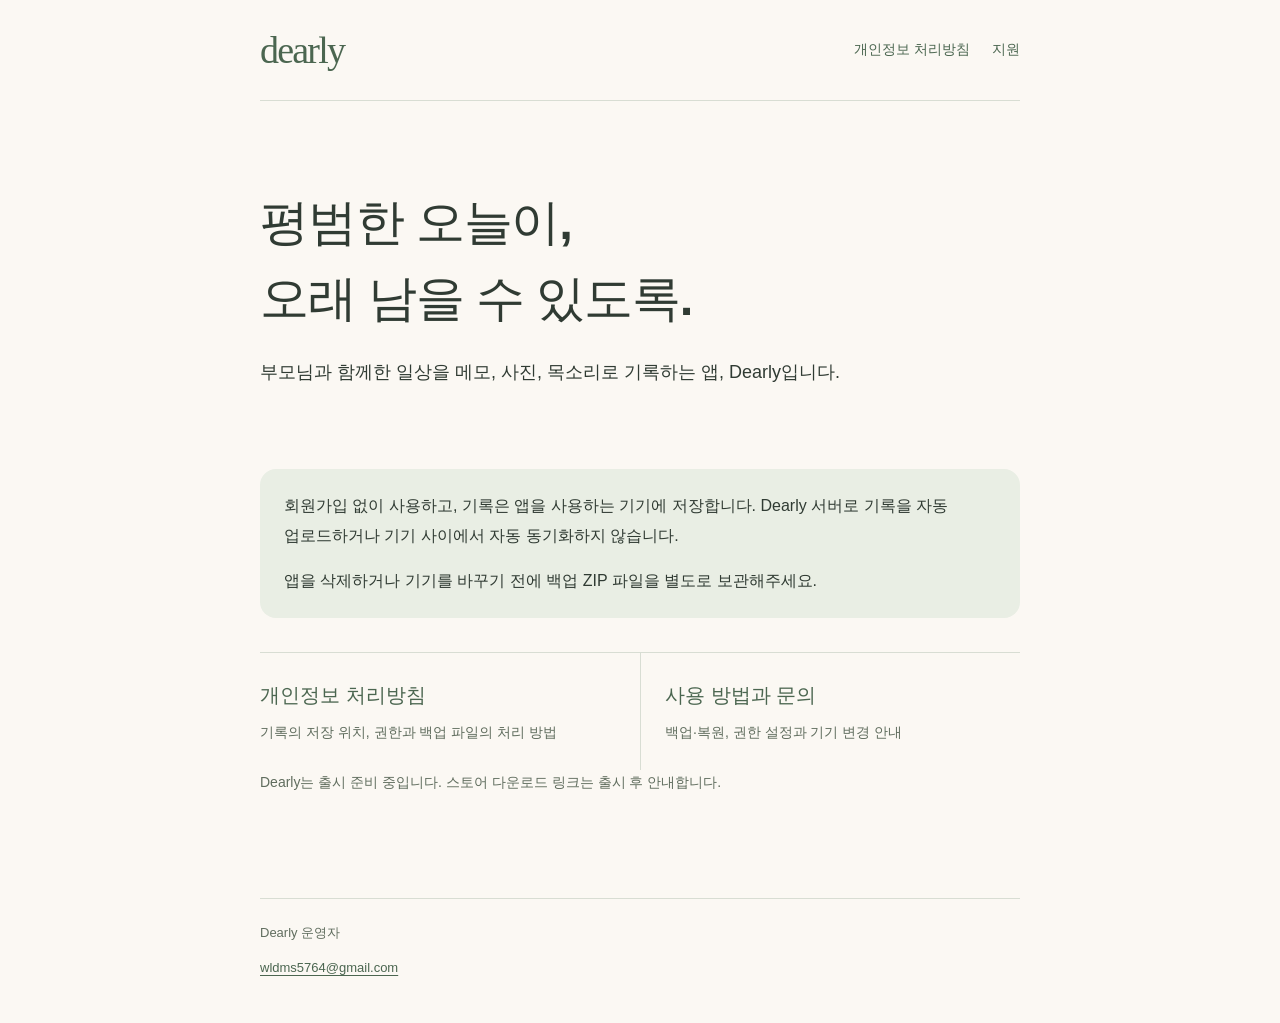
==== index.html @ 3b75b907 "Publish Dearly privacy and support pages" ====
<!doctype html>
<html lang="ko">
  <head>
    <meta charset="utf-8" />
    <meta name="viewport" content="width=device-width, initial-scale=1" />
    <meta
      name="description"
      content="부모님과 함께한 일상을 메모, 사진, 목소리로 기록하는 Dearly. 사용 방법과 개인정보 처리방침을 확인하세요."
    />
    <title>Dearly · 사용 안내</title>
    <link rel="stylesheet" href="./styles.css" />
  </head>
  <body>
    <a class="skip-link" href="#main">본문으로 건너뛰기</a>
    <header class="site-header">
      <a class="wordmark" href="./" aria-label="Dearly 홈">dearly</a>
      <nav aria-label="주 메뉴">
        <a href="./privacy/">개인정보 처리방침</a>
        <a href="./support/">지원</a>
      </nav>
    </header>
    <main id="main">
      <section class="home-hero" aria-labelledby="headline">
        <h1 id="headline">평범한 오늘이,<br />오래 남을 수 있도록.</h1>
        <p class="intro">
          부모님과 함께한 일상을 메모, 사진, 목소리로 기록하는 앱, Dearly입니다.
        </p>
      </section>
      <div class="note">
        <p>
          회원가입 없이 사용하고, 기록은 앱을 사용하는 기기에 저장합니다. Dearly
          서버로 기록을 자동 업로드하거나 기기 사이에서 자동 동기화하지
          않습니다.
        </p>
        <p>
          앱을 삭제하거나 기기를 바꾸기 전에 백업 ZIP 파일을 별도로
          보관해주세요.
        </p>
      </div>
      <div class="guide-links">
        <a href="./privacy/"
          ><strong>개인정보 처리방침</strong
          ><span>기록의 저장 위치, 권한과 백업 파일의 처리 방법</span></a
        >
        <a href="./support/"
          ><strong>사용 방법과 문의</strong
          ><span>백업·복원, 권한 설정과 기기 변경 안내</span></a
        >
      </div>
      <p class="meta">
        Dearly는 출시 준비 중입니다. 스토어 다운로드 링크는 출시 후 안내합니다.
      </p>
    </main>
    <footer class="site-footer">
      <p>Dearly 운영자</p>
      <a href="mailto:wldms5764@gmail.com">wldms5764@gmail.com</a>
    </footer>
  </body>
</html>
---- styles.css ----
:root {
  color-scheme: light;
  --paper: #fbf8f3;
  --ink: #303b33;
  --muted: #606d5e;
  --green: #4b6650;
  --sage: #e9eee4;
  --line: #d8ddd3;
  font-family:
    Pretendard,
    -apple-system,
    BlinkMacSystemFont,
    "Apple SD Gothic Neo",
    "Noto Sans KR",
    "Malgun Gothic",
    sans-serif;
  color: var(--ink);
  background: var(--paper);
  font-synthesis: none;
  line-height: 1.85;
  word-break: keep-all;
  overflow-wrap: anywhere;
}
* {
  box-sizing: border-box;
}
body {
  margin: 0;
}
a {
  color: var(--green);
  text-underline-offset: 0.22em;
}
a:hover {
  text-decoration-thickness: 2px;
}
a:focus-visible,
summary:focus-visible {
  outline: 2px solid var(--green);
  outline-offset: 5px;
  border-radius: 3px;
}
.skip-link {
  position: absolute;
  top: -100px;
  left: 20px;
  padding: 8px 16px;
  background: var(--paper);
  z-index: 1;
}
.skip-link:focus {
  top: 12px;
}
.site-header,
main,
.site-footer {
  width: min(100% - 48px, 760px);
  margin-inline: auto;
}
.site-header {
  display: flex;
  align-items: center;
  justify-content: space-between;
  gap: 20px;
  padding-block: 28px;
  border-bottom: 1px solid var(--line);
}
.wordmark {
  font-family: Georgia, "Times New Roman", serif;
  font-size: 38px;
  font-weight: 400;
  line-height: 1;
  letter-spacing: -1.8px;
  text-decoration: none;
}
nav {
  display: flex;
  flex-wrap: wrap;
  gap: 8px 22px;
  font-size: 14px;
}
nav a {
  display: inline-flex;
  align-items: center;
  min-height: 44px;
  text-decoration: none;
}
nav a[aria-current="page"] {
  text-decoration: underline;
  font-weight: 600;
}
main {
  padding-block: 54px 72px;
}
h1 {
  font-size: clamp(29px, 5vw, 40px);
  font-weight: 600;
  line-height: 1.5;
  letter-spacing: -1.2px;
  margin: 0 0 18px;
}
h2 {
  font-size: 21px;
  font-weight: 600;
  line-height: 1.6;
  letter-spacing: -0.4px;
  margin: 40px 0 12px;
}
h3 {
  font-size: 17px;
  margin: 26px 0 8px;
}
p {
  margin: 0 0 16px;
}
ul,
ol {
  padding-left: 24px;
  margin-block: 12px 20px;
}
li + li {
  margin-top: 8px;
}
.intro {
  font-size: 18px;
  line-height: 1.9;
  max-width: 36em;
}
.meta {
  color: var(--muted);
  font-size: 14px;
  margin-bottom: 30px;
}
.home-hero {
  padding-block: 30px 36px;
}
.home-hero h1 {
  font-size: clamp(34px, 6vw, 49px);
  line-height: 1.55;
}
.note {
  background: var(--sage);
  border-radius: 16px;
  padding: 22px 24px;
  margin-block: 28px;
}
.note p:last-child {
  margin-bottom: 0;
}
.guide-links {
  display: grid;
  grid-template-columns: repeat(2, minmax(0, 1fr));
  border-top: 1px solid var(--line);
  margin-top: 34px;
}
.guide-links a {
  display: block;
  padding: 24px 18px 24px 0;
  text-decoration: none;
}
.guide-links a + a {
  border-left: 1px solid var(--line);
  padding-left: 24px;
}
.guide-links strong {
  display: block;
  font-size: 20px;
  font-weight: 600;
  margin-bottom: 6px;
}
.guide-links span {
  display: block;
  font-size: 14px;
  color: var(--muted);
}
.guide-links a:hover strong {
  text-decoration: underline;
  text-underline-offset: 5px;
}
.site-footer {
  border-top: 1px solid var(--line);
  padding-block: 22px 38px;
  color: var(--muted);
  font-size: 13px;
}
.site-footer p {
  margin-bottom: 6px;
}
.site-footer a {
  display: inline-block;
  padding-block: 5px;
}
.toc {
  border-block: 1px solid var(--line);
  padding-block: 16px;
  margin-block: 28px;
}
.toc ul {
  margin: 0;
  display: flex;
  flex-wrap: wrap;
  gap: 6px 24px;
  list-style: none;
  padding: 0;
  font-size: 14px;
}
.toc li + li {
  margin: 0;
}
.toc a {
  display: inline-block;
  padding-block: 5px;
}
details {
  border-bottom: 1px solid var(--line);
  padding-block: 18px;
}
details:first-of-type {
  border-top: 1px solid var(--line);
  margin-top: 16px;
}
summary {
  cursor: pointer;
  font-size: 17px;
  font-weight: 500;
  padding-right: 8px;
}
details p,
details ol {
  margin-top: 16px;
}
details p:last-child {
  margin-bottom: 4px;
}
section {
  scroll-margin-top: 24px;
}
@media (max-width: 480px) {
  .site-header,
  main,
  .site-footer {
    width: calc(100% - 36px);
  }
  .site-header {
    align-items: flex-start;
    flex-direction: column;
    gap: 10px;
    padding-block: 22px 12px;
  }
  nav {
    gap: 4px 20px;
  }
  main {
    padding-block: 34px 52px;
  }
  .home-hero {
    padding-block: 14px 24px;
  }
  .guide-links {
    grid-template-columns: 1fr;
  }
  .guide-links a + a {
    border-left: 0;
    border-top: 1px solid var(--line);
    padding-left: 0;
  }
  .note {
    padding: 20px;
  }
}
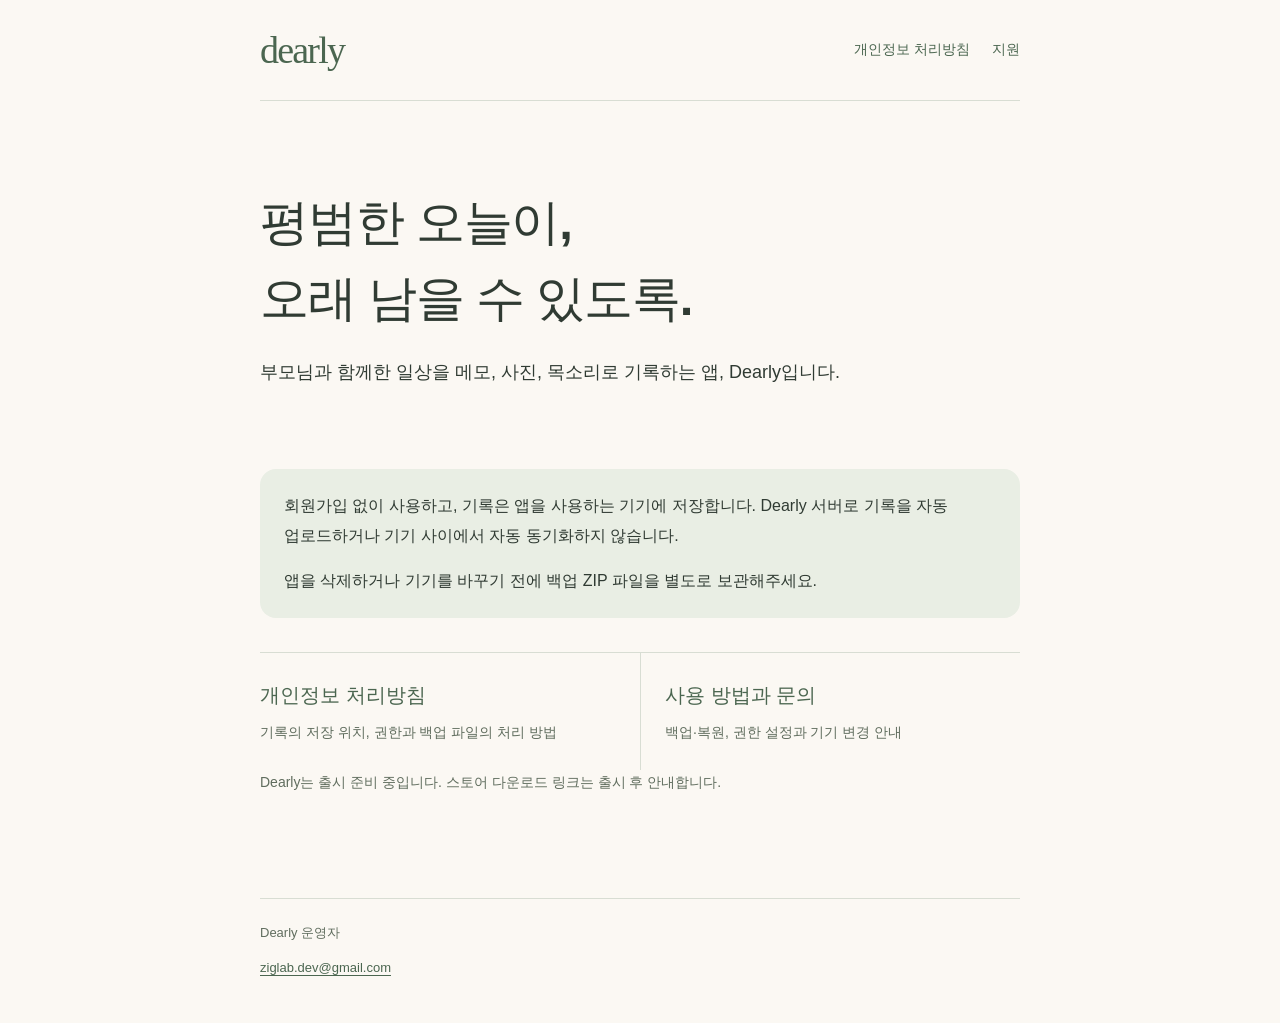
==== commit 91e12107: "Update the Dearly support email" ====
--- a/index.html
+++ b/index.html
@@ -53,7 +53,7 @@
     </main>
     <footer class="site-footer">
       <p>Dearly 운영자</p>
-      <a href="mailto:wldms5764@gmail.com">wldms5764@gmail.com</a>
+      <a href="mailto:ziglab.dev@gmail.com">ziglab.dev@gmail.com</a>
     </footer>
   </body>
 </html>
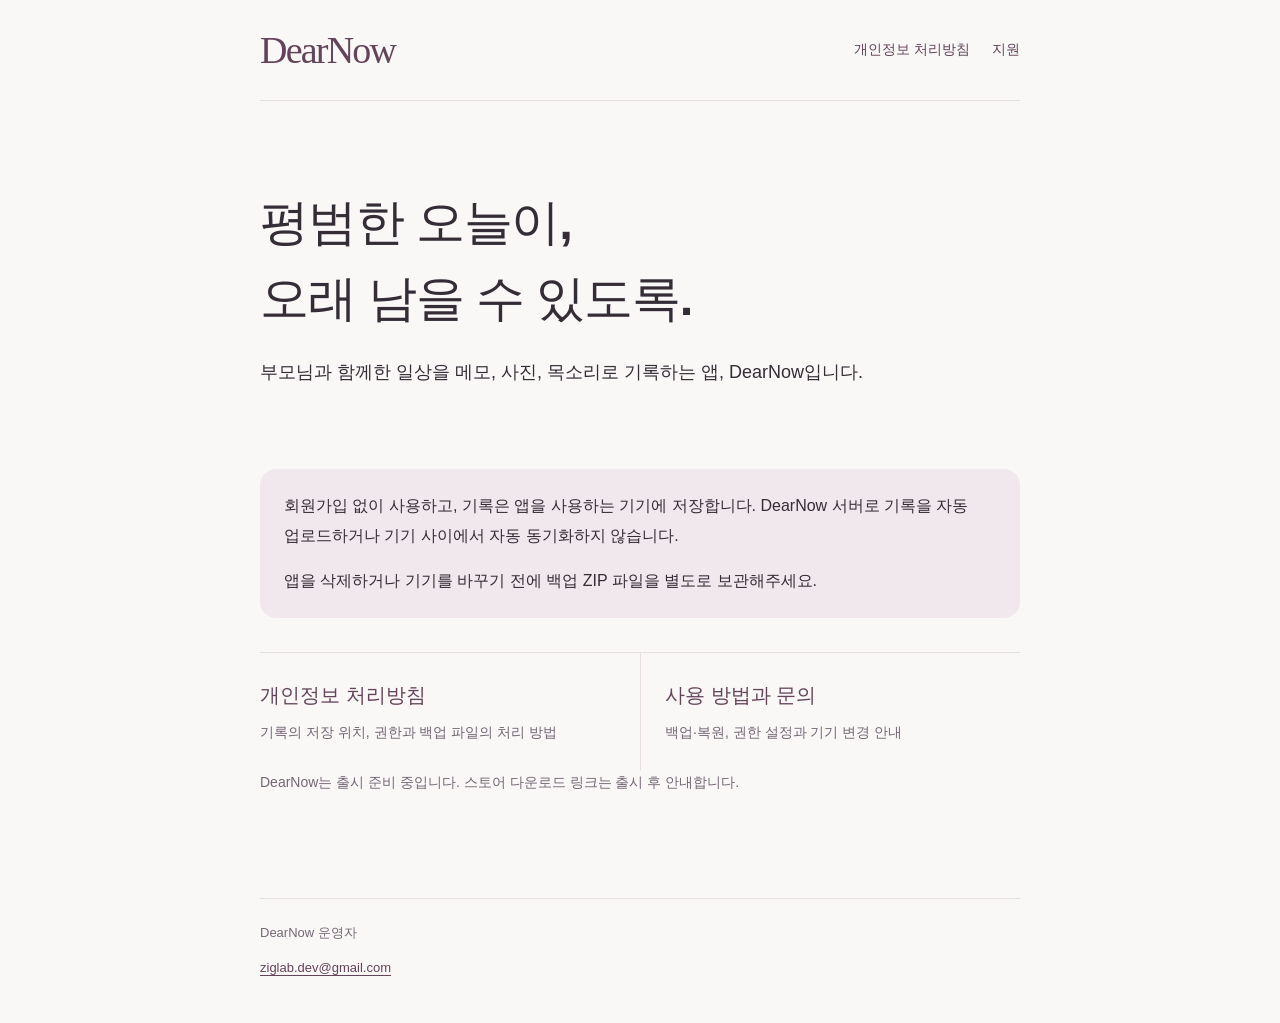
==== commit 5dab1d61: "Rebrand the app support site to DearNow" ====
--- a/index.html
+++ b/index.html
@@ -5,15 +5,15 @@
     <meta name="viewport" content="width=device-width, initial-scale=1" />
     <meta
       name="description"
-      content="부모님과 함께한 일상을 메모, 사진, 목소리로 기록하는 Dearly. 사용 방법과 개인정보 처리방침을 확인하세요."
+      content="부모님과 함께한 일상을 메모, 사진, 목소리로 기록하는 DearNow. 사용 방법과 개인정보 처리방침을 확인하세요."
     />
-    <title>Dearly · 사용 안내</title>
+    <title>DearNow · 사용 안내</title>
     <link rel="stylesheet" href="./styles.css" />
   </head>
   <body>
     <a class="skip-link" href="#main">본문으로 건너뛰기</a>
     <header class="site-header">
-      <a class="wordmark" href="./" aria-label="Dearly 홈">dearly</a>
+      <a class="wordmark" href="./" aria-label="DearNow 홈">DearNow</a>
       <nav aria-label="주 메뉴">
         <a href="./privacy/">개인정보 처리방침</a>
         <a href="./support/">지원</a>
@@ -23,13 +23,14 @@
       <section class="home-hero" aria-labelledby="headline">
         <h1 id="headline">평범한 오늘이,<br />오래 남을 수 있도록.</h1>
         <p class="intro">
-          부모님과 함께한 일상을 메모, 사진, 목소리로 기록하는 앱, Dearly입니다.
+          부모님과 함께한 일상을 메모, 사진, 목소리로 기록하는 앱,
+          DearNow입니다.
         </p>
       </section>
       <div class="note">
         <p>
-          회원가입 없이 사용하고, 기록은 앱을 사용하는 기기에 저장합니다. Dearly
-          서버로 기록을 자동 업로드하거나 기기 사이에서 자동 동기화하지
+          회원가입 없이 사용하고, 기록은 앱을 사용하는 기기에 저장합니다.
+          DearNow 서버로 기록을 자동 업로드하거나 기기 사이에서 자동 동기화하지
           않습니다.
         </p>
         <p>
@@ -48,11 +49,11 @@
         >
       </div>
       <p class="meta">
-        Dearly는 출시 준비 중입니다. 스토어 다운로드 링크는 출시 후 안내합니다.
+        DearNow는 출시 준비 중입니다. 스토어 다운로드 링크는 출시 후 안내합니다.
       </p>
     </main>
     <footer class="site-footer">
-      <p>Dearly 운영자</p>
+      <p>DearNow 운영자</p>
       <a href="mailto:ziglab.dev@gmail.com">ziglab.dev@gmail.com</a>
     </footer>
   </body>
--- a/styles.css
+++ b/styles.css
@@ -1,11 +1,11 @@
 :root {
   color-scheme: light;
-  --paper: #fbf8f3;
-  --ink: #303b33;
-  --muted: #606d5e;
-  --green: #4b6650;
-  --sage: #e9eee4;
-  --line: #d8ddd3;
+  --paper: #faf7f7;
+  --ink: #342d36;
+  --muted: #736874;
+  --green: #634459;
+  --sage: #f0e8ed;
+  --line: #e8dfe5;
   font-family:
     Pretendard,
     -apple-system,
